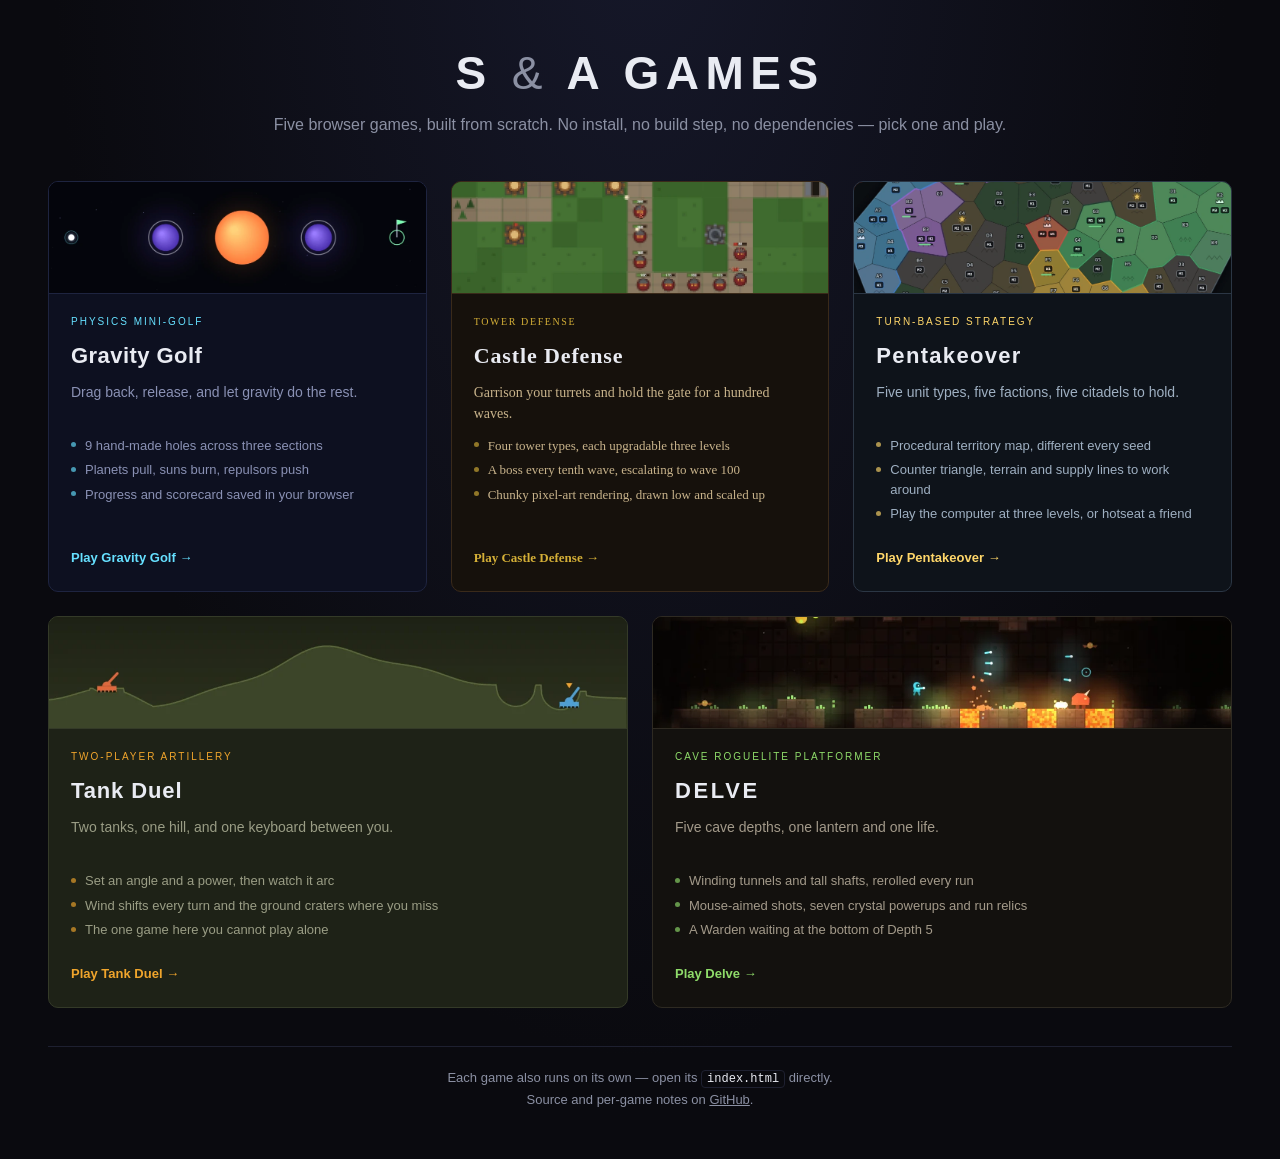
==== index.html @ 62bdec7c "Merge branch 'fix/delve-mobile-title' into feat/delve-admin" ====
<!DOCTYPE html>
<html lang="en">
<head>
<meta charset="UTF-8">
<meta name="viewport" content="width=device-width, initial-scale=1">
<title>S &amp; A Games</title>
<style>
  /* The games are committed dark themes in different styles — sci-fi sans,
     medieval serif, campaign-map slate. This page stays neutral dark and lets each
     card carry its own game's palette and typeface, so it reads as a cabinet
     housing several machines rather than picking a winner between them.
     Geometry is deliberately NOT per-game: every card shares one radius, art
     height and internal rhythm, so the shelf reads as a matched set and only the
     colour changes between slots. */
  :root{
    --bg:#0a0a0f; --ink:#e9ebf2; --muted:#8b90a3; --line:#1e2030;
    --r:10px;          /* one card radius for the whole shelf */
    --art-h:112px;     /* one motif height for the whole shelf */
  }
  *{box-sizing:border-box; margin:0; padding:0}
  body{
    background:radial-gradient(ellipse at 50% -10%, #16182a, var(--bg) 65%);
    color:var(--ink); min-height:100vh;
    font:16px/1.5 -apple-system,BlinkMacSystemFont,"Segoe UI",Roboto,sans-serif;
    display:flex; align-items:center; justify-content:center; padding:clamp(16px,4vw,48px);
  }
  main{width:100%; max-width:1280px}

  header{text-align:center; margin-bottom:clamp(28px,5vw,44px)}
  h1{
    font-size:clamp(30px,7vw,46px); font-weight:700; letter-spacing:.14em;
    text-transform:uppercase; line-height:1.1;
  }
  h1 span{color:var(--muted); font-weight:300}
  .tagline{color:var(--muted); margin-top:14px; font-size:clamp(14px,2.4vw,16px)}

  /* Five cards on six tracks: three across the top (two tracks each) and two
     wider ones below (three tracks each), so both rows end flush. At two
     columns the fifth card spans the full last row rather than sitting alone
     beside a hole, and at one column everything simply stacks. */
  .shelf{display:grid; gap:clamp(16px,3vw,24px); grid-template-columns:repeat(6,1fr)}
  .shelf > .game{grid-column:span 2}
  .shelf > .game:nth-child(n+4){grid-column:span 3}
  @media (max-width:1180px){
    .shelf{grid-template-columns:repeat(2,1fr)}
    .shelf > .game, .shelf > .game:nth-child(n+4){grid-column:auto}
    .shelf > .game:last-child{grid-column:1 / -1}
  }
  @media (max-width:620px){ .shelf{grid-template-columns:1fr} }

  /* Each card is one block-level link, so the whole tile is the hit area. */
  .game{
    display:flex; flex-direction:column; text-decoration:none; overflow:hidden;
    border:1px solid var(--edge); border-radius:var(--r); background:var(--panel);
    color:inherit; transition:transform .18s ease, box-shadow .18s ease;
  }
  /* Hover only where a pointer can actually hover: a tap on a phone fakes
     :hover and leaves the card stuck lifted. Keyboard focus always gets the
     border, shadow and outline; the lift itself is motion, so it is skipped
     under reduced motion. */
  .game:focus-visible{
    box-shadow:0 18px 40px -18px #000; border-color:var(--accent);
    outline:2px solid var(--accent); outline-offset:3px;
  }
  @media (hover:hover) and (pointer:fine){
    .game:hover{box-shadow:0 18px 40px -18px #000; border-color:var(--accent)}
  }
  @media (prefers-reduced-motion:no-preference){
    .game:focus-visible{transform:translateY(-3px)}
  }
  @media (hover:hover) and (pointer:fine) and (prefers-reduced-motion:no-preference){
    .game:hover{transform:translateY(-3px)}
  }
  @media (prefers-reduced-motion:reduce){
    .game{transition:none}
  }

  /* Each card's art is a real capture from its own game, cropped to this box.
     The flat colour behind each one is that game's own backdrop, so a card that
     is still loading reads as the game's world rather than a grey hole. */
  .art{height:var(--art-h); border-bottom:1px solid var(--edge)}
  .body{padding:20px 22px 24px; display:flex; flex-direction:column; gap:10px; flex:1}
  .kicker{
    font-size:10px; letter-spacing:.2em; text-transform:uppercase; color:var(--accent);
  }
  .game h2{font-size:22px; font-weight:700; letter-spacing:var(--h2ls)}
  /* Two rendered lines (14px x 1.5), so a one-line pitch still reserves the
     same space and every card's bullet list starts on the same baseline. */
  .pitch{color:var(--dim); font-size:14px; min-height:3em}
  ul{list-style:none; display:flex; flex-direction:column; gap:5px; margin-top:2px}
  li{color:var(--dim); font-size:13px; padding-left:14px; position:relative}
  li::before{content:""; position:absolute; left:0; top:.5em;
    width:5px; height:5px; border-radius:50%; background:var(--accent); opacity:.65}
  .cta{margin-top:auto; padding-top:14px; font-size:13px; font-weight:600; color:var(--accent)}
  .cta::after{content:" \2192"}

  /* Gravity Golf — deep space, cyan, soft radii, system sans.
     Art is hole 8: ball, repulsor, sun, repulsor, cup, every body sitting on the
     one centreline, which is why this hole and not a prettier one — it is the
     only board in the course that composes into a strip this wide. */
  .gg{
    --panel:#0d1020; --edge:#1e2440; --accent:#66e0ff; --dim:#8a91b4;
    --h2ls:.02em;
  }
  .gg .art{
    background:
      url("gravity-golf/thumbnail.webp") center/cover no-repeat,
      #04050b;
  }

  /* Castle Defense — brown and gold, sharp radii, Georgia serif, battlement strip. */
  .cd{
    --panel:#16110c; --edge:#3a2a1a; --accent:#d4af37; --dim:#c9b48c;
    --h2ls:.04em;
    font-family:Georgia,"Palatino Linotype","Book Antiqua",serif;
  }
  /* Art is a live wave 4: archers and a cannon bastion on the left, the column
     coming down the path on the right, two of them taking a hit. */
  .cd .art{
    background:
      url("tower-defense/thumbnail.webp") center/cover no-repeat,
      #3f6b2f;
  }
  .cd .kicker{letter-spacing:.16em}

  /* Pentakeover — cold slate and gold. The one card whose art is a real
     screenshot rather than a CSS motif: a mid-war capture of an actual
     generated continent (seed 20260920, round 9), cropped full-bleed to the
     art box. The gradient behind it is the old hand-drawn motif, kept as the
     fallback that shows if the image is still loading or fails outright, so
     the slot is never a dead grey rectangle. */
  .pk{
    --panel:#0e131a; --edge:#2b3644; --accent:#ffd76a; --dim:#9fb0c2;
    --h2ls:.06em;
  }
  .pk .art{
    background:
      url("pentakeover/thumbnail.webp") center/cover no-repeat,
      linear-gradient(135deg,
        #6e2f2b 0 33.5%, #0c1016 33.5% 34.5%,
        #24506f 34.5% 66.5%, #0c1016 66.5% 67.5%,
        #2c5c3f 67.5% 100%);
  }

  /* Tank Duel — olive and amber, the painted-steel palette the game itself
     uses. Art is a real mid-match capture: both tanks dug in on their shelves,
     the ridge between them still intact, and a crater either side from shots
     that missed. */
  .td{
    --panel:#1e2217; --edge:#343a28; --accent:#f0a52c; --dim:#9a9d85;
    --h2ls:.04em;
  }
  .td .art{
    background:
      url("tank-duel/thumbnail.webp") center/cover no-repeat,
      #22281a;
  }

  /* Delve — wet brown-slate stone with a glow-moss green accent, the colour
     that guides you down through the dark in the game itself. Art is a live
     fight on Depth 4: split shots, a crawler bursting apart, a brute and the
     lava pools it patrols between. */
  .dv{
    --panel:#13110e; --edge:#2e2a22; --accent:#8fdc6a; --dim:#a39a8a;
    --h2ls:.12em;
  }
  .dv .art{
    background:
      url("delve/thumbnail.webp") center/cover no-repeat,
      #0a0908;
  }
  .dv h2{text-transform:uppercase}

  footer{
    margin-top:clamp(26px,4vw,38px); text-align:center; color:var(--muted);
    font-size:13px; line-height:1.7; border-top:1px solid var(--line); padding-top:20px;
  }
  code{
    font-family:ui-monospace,SFMono-Regular,Menlo,Consolas,monospace; font-size:12px;
    background:#14162400; color:var(--ink); border:1px solid var(--line);
    border-radius:4px; padding:1px 5px;
  }
  footer a{color:var(--muted)}
</style>
</head>
<body>
<main>
  <header>
    <h1>S <span>&amp;</span> A Games</h1>
    <p class="tagline">
      Five browser games, built from scratch. No install, no build step,
      no dependencies &mdash; pick one and play.
    </p>
  </header>

  <div class="shelf">
    <a class="game gg" href="gravity-golf/index.html">
      <div class="art" aria-hidden="true"></div>
      <div class="body">
        <p class="kicker">Physics mini-golf</p>
        <h2>Gravity Golf</h2>
        <p class="pitch">Drag back, release, and let gravity do the rest.</p>
        <ul>
          <li>9 hand-made holes across three sections</li>
          <li>Planets pull, suns burn, repulsors push</li>
          <li>Progress and scorecard saved in your browser</li>
        </ul>
        <p class="cta">Play Gravity Golf</p>
      </div>
    </a>

    <a class="game cd" href="tower-defense/index.html">
      <div class="art" aria-hidden="true"></div>
      <div class="body">
        <p class="kicker">Tower defense</p>
        <h2>Castle Defense</h2>
        <p class="pitch">Garrison your turrets and hold the gate for a hundred waves.</p>
        <ul>
          <li>Four tower types, each upgradable three levels</li>
          <li>A boss every tenth wave, escalating to wave 100</li>
          <li>Chunky pixel-art rendering, drawn low and scaled up</li>
        </ul>
        <p class="cta">Play Castle Defense</p>
      </div>
    </a>

    <a class="game pk" href="pentakeover/index.html">
      <div class="art" aria-hidden="true"></div>
      <div class="body">
        <p class="kicker">Turn-based strategy</p>
        <h2>Pentakeover</h2>
        <p class="pitch">Five unit types, five factions, five citadels to hold.</p>
        <ul>
          <li>Procedural territory map, different every seed</li>
          <li>Counter triangle, terrain and supply lines to work around</li>
          <li>Play the computer at three levels, or hotseat a friend</li>
        </ul>
        <p class="cta">Play Pentakeover</p>
      </div>
    </a>

    <a class="game td" href="tank-duel/index.html">
      <div class="art" aria-hidden="true"></div>
      <div class="body">
        <p class="kicker">Two-player artillery</p>
        <h2>Tank Duel</h2>
        <p class="pitch">Two tanks, one hill, and one keyboard between you.</p>
        <ul>
          <li>Set an angle and a power, then watch it arc</li>
          <li>Wind shifts every turn and the ground craters where you miss</li>
          <li>The one game here you cannot play alone</li>
        </ul>
        <p class="cta">Play Tank Duel</p>
      </div>
    </a>

    <a class="game dv" href="delve/index.html">
      <div class="art" aria-hidden="true"></div>
      <div class="body">
        <p class="kicker">Cave roguelite platformer</p>
        <h2>Delve</h2>
        <p class="pitch">Five cave depths, one lantern and one life.</p>
        <ul>
          <li>Winding tunnels and tall shafts, rerolled every run</li>
          <li>Mouse-aimed shots, seven crystal powerups and run relics</li>
          <li>A Warden waiting at the bottom of Depth 5</li>
        </ul>
        <p class="cta">Play Delve</p>
      </div>
    </a>
  </div>

  <footer>
    Each game also runs on its own &mdash; open its <code>index.html</code> directly.<br>
    Source and per-game notes on <a href="https://github.com/AmeyaVas/S-and-A-Games">GitHub</a>.
  </footer>
</main>
</body>
</html>
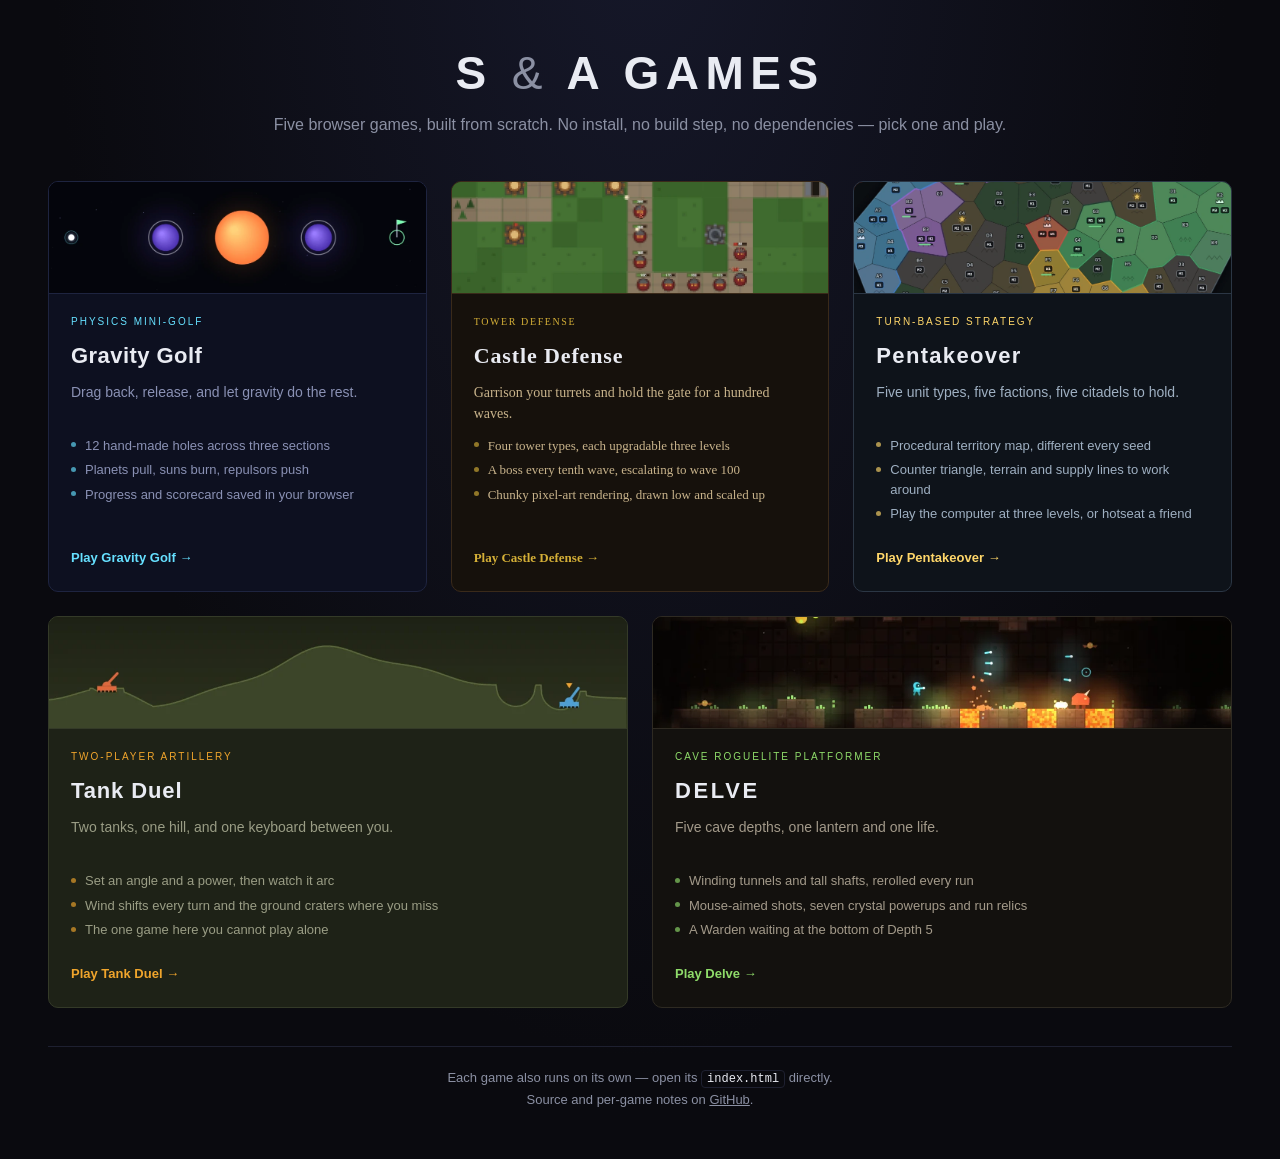
==== commit fdbcf8e0: "Add three holes to Gravity Golf's planets section Holes 3-5 are new and planets-only, bringing the c" ====
--- a/index.html
+++ b/index.html
@@ -95,7 +95,7 @@
   .cta::after{content:" \2192"}
 
   /* Gravity Golf — deep space, cyan, soft radii, system sans.
-     Art is hole 8: ball, repulsor, sun, repulsor, cup, every body sitting on the
+     Art is hole 11: ball, repulsor, sun, repulsor, cup, every body sitting on the
      one centreline, which is why this hole and not a prettier one — it is the
      only board in the course that composes into a strip this wide. */
   .gg{
@@ -201,7 +201,7 @@
         <h2>Gravity Golf</h2>
         <p class="pitch">Drag back, release, and let gravity do the rest.</p>
         <ul>
-          <li>9 hand-made holes across three sections</li>
+          <li>12 hand-made holes across three sections</li>
           <li>Planets pull, suns burn, repulsors push</li>
           <li>Progress and scorecard saved in your browser</li>
         </ul>
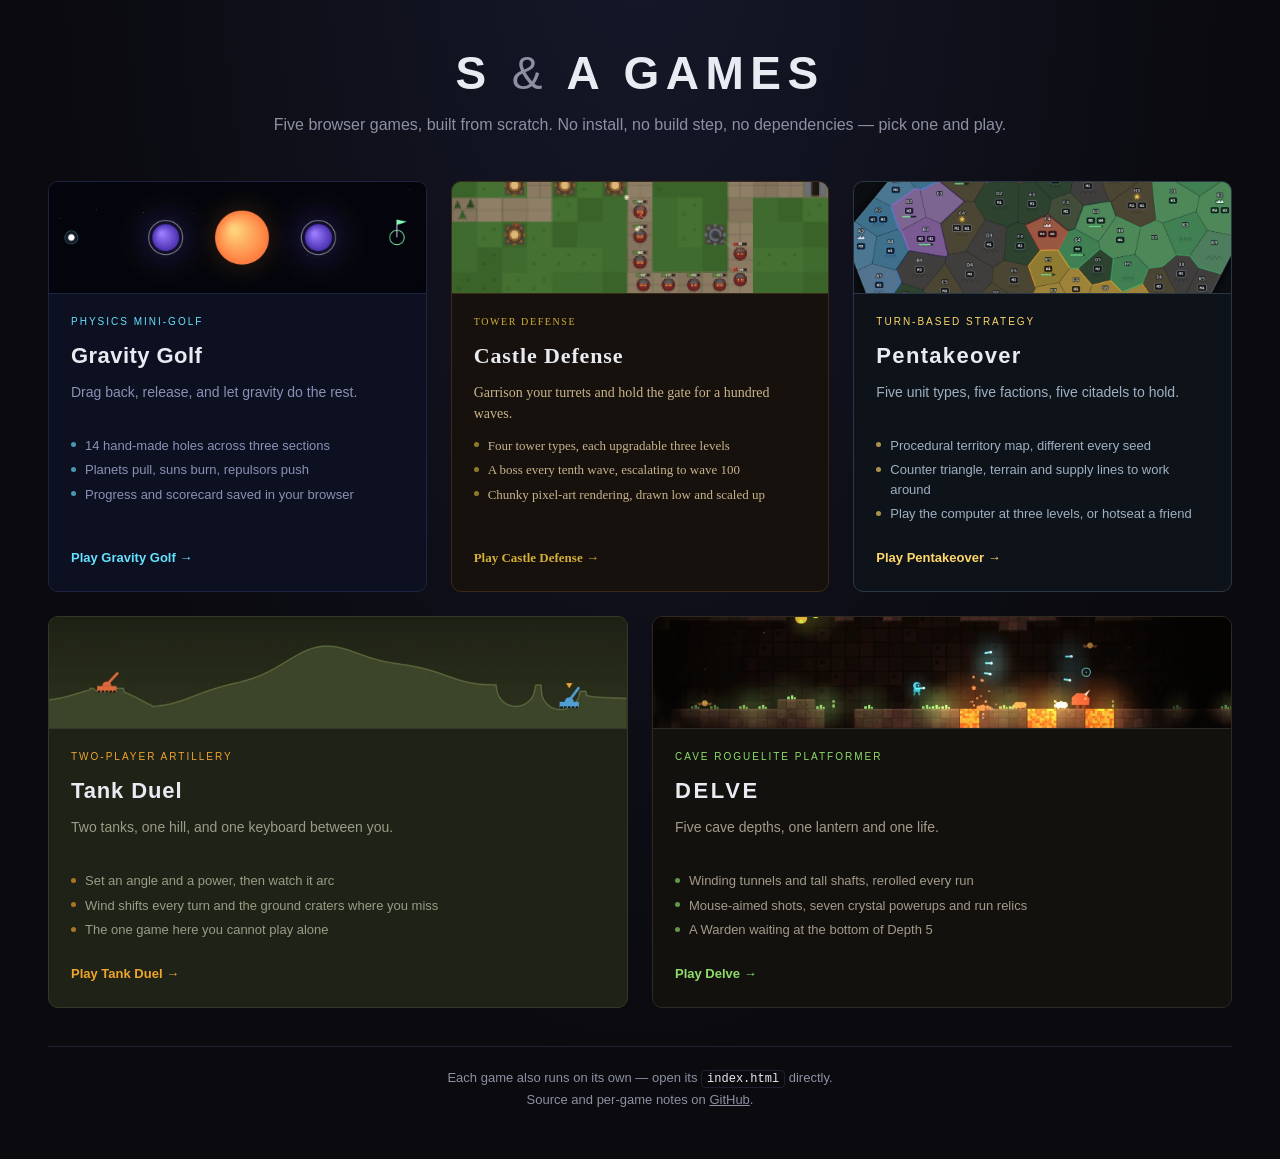
==== commit 99e12200: "Add hot cup and lay-up holes to Gravity Golf's suns section The suns section grows from 3 holes to 5" ====
--- a/index.html
+++ b/index.html
@@ -95,7 +95,7 @@
   .cta::after{content:" \2192"}
 
   /* Gravity Golf — deep space, cyan, soft radii, system sans.
-     Art is hole 11: ball, repulsor, sun, repulsor, cup, every body sitting on the
+     Art is hole 13: ball, repulsor, sun, repulsor, cup, every body sitting on the
      one centreline, which is why this hole and not a prettier one — it is the
      only board in the course that composes into a strip this wide. */
   .gg{
@@ -201,7 +201,7 @@
         <h2>Gravity Golf</h2>
         <p class="pitch">Drag back, release, and let gravity do the rest.</p>
         <ul>
-          <li>12 hand-made holes across three sections</li>
+          <li>14 hand-made holes across three sections</li>
           <li>Planets pull, suns burn, repulsors push</li>
           <li>Progress and scorecard saved in your browser</li>
         </ul>
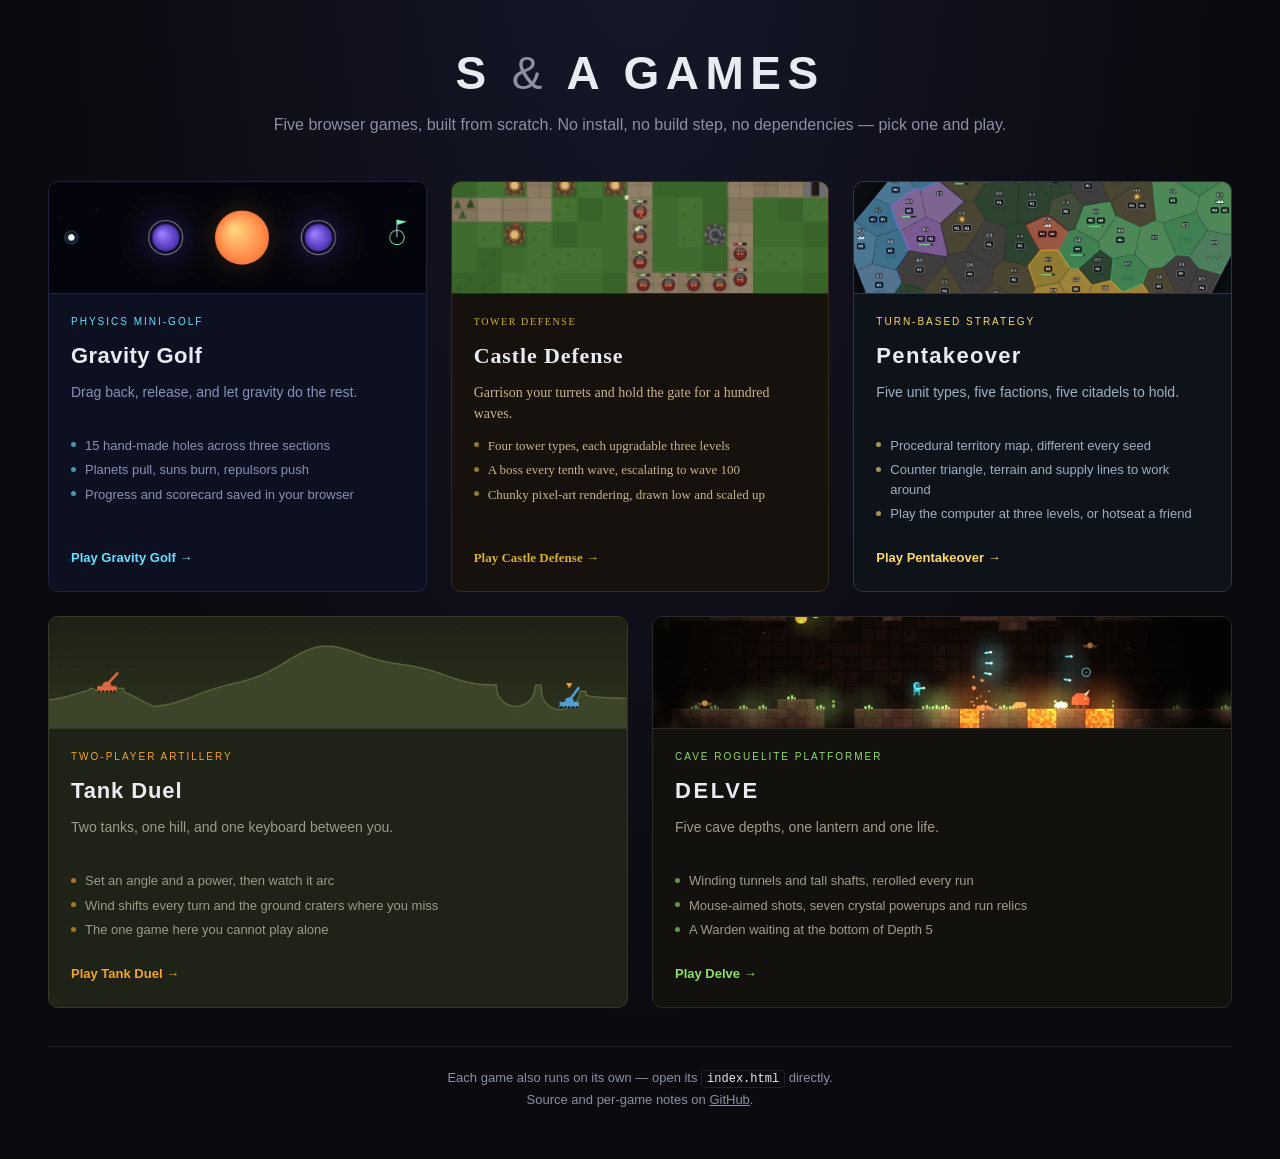
==== commit fe5fe8d5: "Add bumper hole to Gravity Golf's repulsors section The repulsors section grows from 4 holes to 5, a" ====
--- a/index.html
+++ b/index.html
@@ -95,7 +95,7 @@
   .cta::after{content:" \2192"}
 
   /* Gravity Golf — deep space, cyan, soft radii, system sans.
-     Art is hole 13: ball, repulsor, sun, repulsor, cup, every body sitting on the
+     Art is hole 14: ball, repulsor, sun, repulsor, cup, every body sitting on the
      one centreline, which is why this hole and not a prettier one — it is the
      only board in the course that composes into a strip this wide. */
   .gg{
@@ -201,7 +201,7 @@
         <h2>Gravity Golf</h2>
         <p class="pitch">Drag back, release, and let gravity do the rest.</p>
         <ul>
-          <li>14 hand-made holes across three sections</li>
+          <li>15 hand-made holes across three sections</li>
           <li>Planets pull, suns burn, repulsors push</li>
           <li>Progress and scorecard saved in your browser</li>
         </ul>
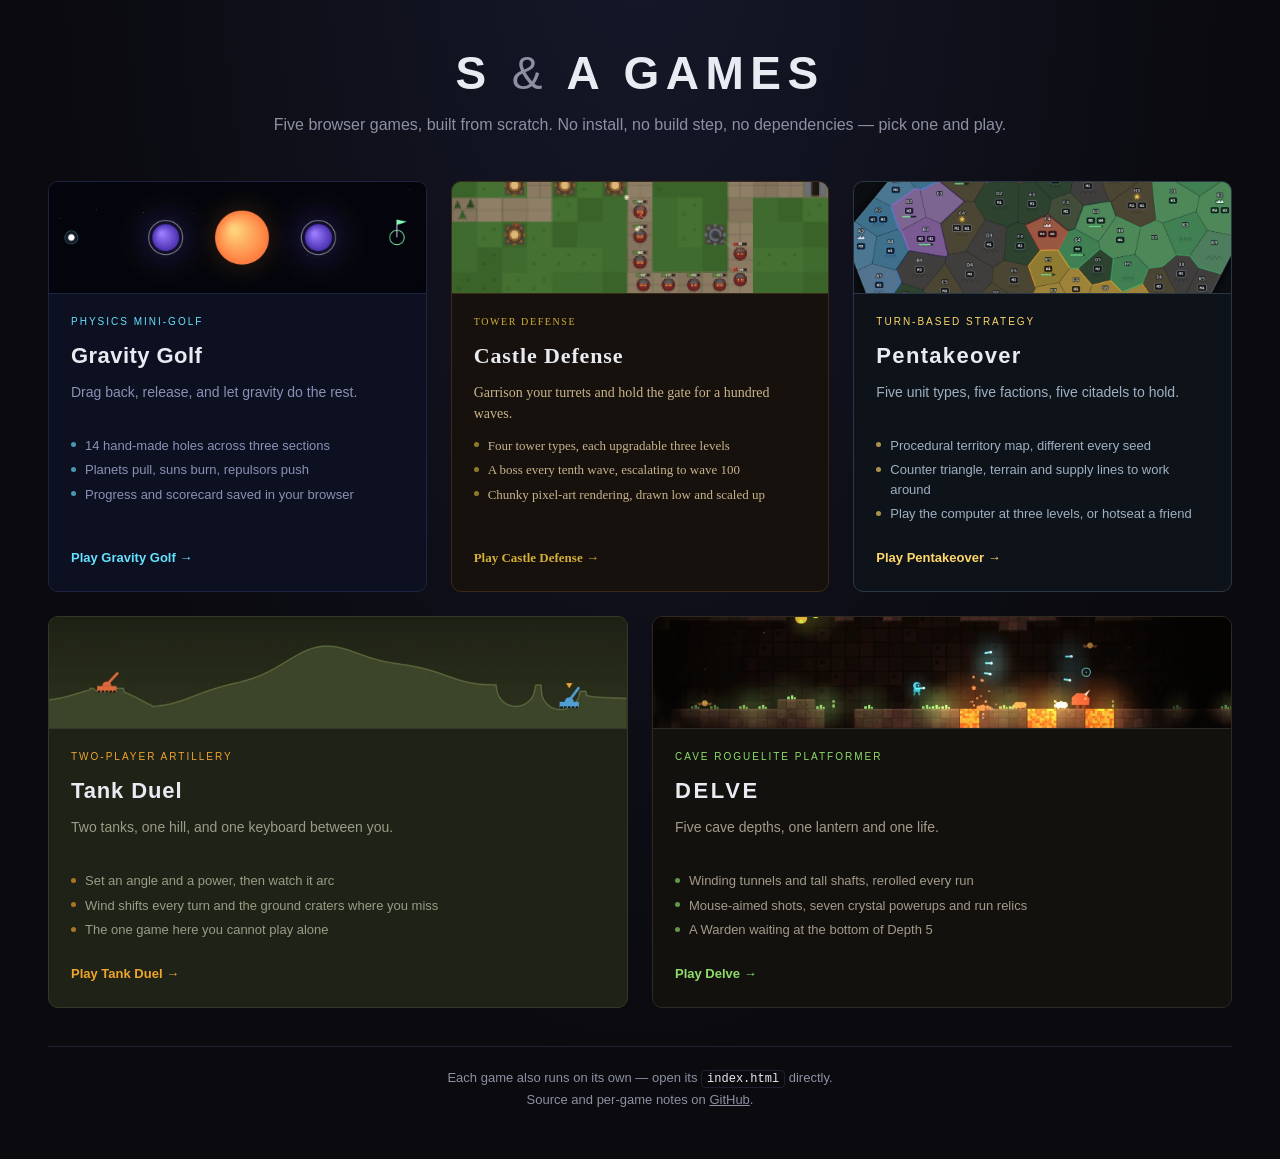
==== commit a5581516: "Merge pull request #54 from AmeyaVas/claude/festive-hawking-1dhao0 ui-ux-pro-max pass, part 2: seman" ====
--- a/index.html
+++ b/index.html
@@ -3,7 +3,21 @@
 <head>
 <meta charset="UTF-8">
 <meta name="viewport" content="width=device-width, initial-scale=1">
+<meta name="color-scheme" content="dark">
+<meta name="theme-color" content="#151728">
 <title>S &amp; A Games</title>
+<meta name="description" content="Five browser games built from scratch: Gravity Golf, Castle Defense, Pentakeover, Tank Duel and Delve. No install, no build step. Pick one and play.">
+<!-- Link previews. The card (og.png, 1200x630) is the shelf of game thumbnails
+     under the title; the absolute URL is the Vercel production domain. -->
+<meta property="og:type" content="website">
+<meta property="og:title" content="S &amp; A Games">
+<meta property="og:description" content="Five browser games built from scratch. Pick one and play.">
+<meta property="og:url" content="https://s-and-a-games.vercel.app/">
+<meta property="og:image" content="https://s-and-a-games.vercel.app/og.png">
+<meta property="og:image:width" content="1200">
+<meta property="og:image:height" content="630">
+<meta property="og:image:alt" content="S &amp; A Games: thumbnails of Gravity Golf, Castle Defense, Pentakeover, Tank Duel and Delve">
+<meta name="twitter:card" content="summary_large_image">
 <style>
   /* The games are committed dark themes in different styles — sci-fi sans,
      medieval serif, campaign-map slate. This page stays neutral dark and lets each
@@ -95,7 +109,7 @@
   .cta::after{content:" \2192"}
 
   /* Gravity Golf — deep space, cyan, soft radii, system sans.
-     Art is hole 14: ball, repulsor, sun, repulsor, cup, every body sitting on the
+     Art is hole 13: ball, repulsor, sun, repulsor, cup, every body sitting on the
      one centreline, which is why this hole and not a prettier one — it is the
      only board in the course that composes into a strip this wide. */
   .gg{
@@ -201,7 +215,7 @@
         <h2>Gravity Golf</h2>
         <p class="pitch">Drag back, release, and let gravity do the rest.</p>
         <ul>
-          <li>15 hand-made holes across three sections</li>
+          <li>14 hand-made holes across three sections</li>
           <li>Planets pull, suns burn, repulsors push</li>
           <li>Progress and scorecard saved in your browser</li>
         </ul>
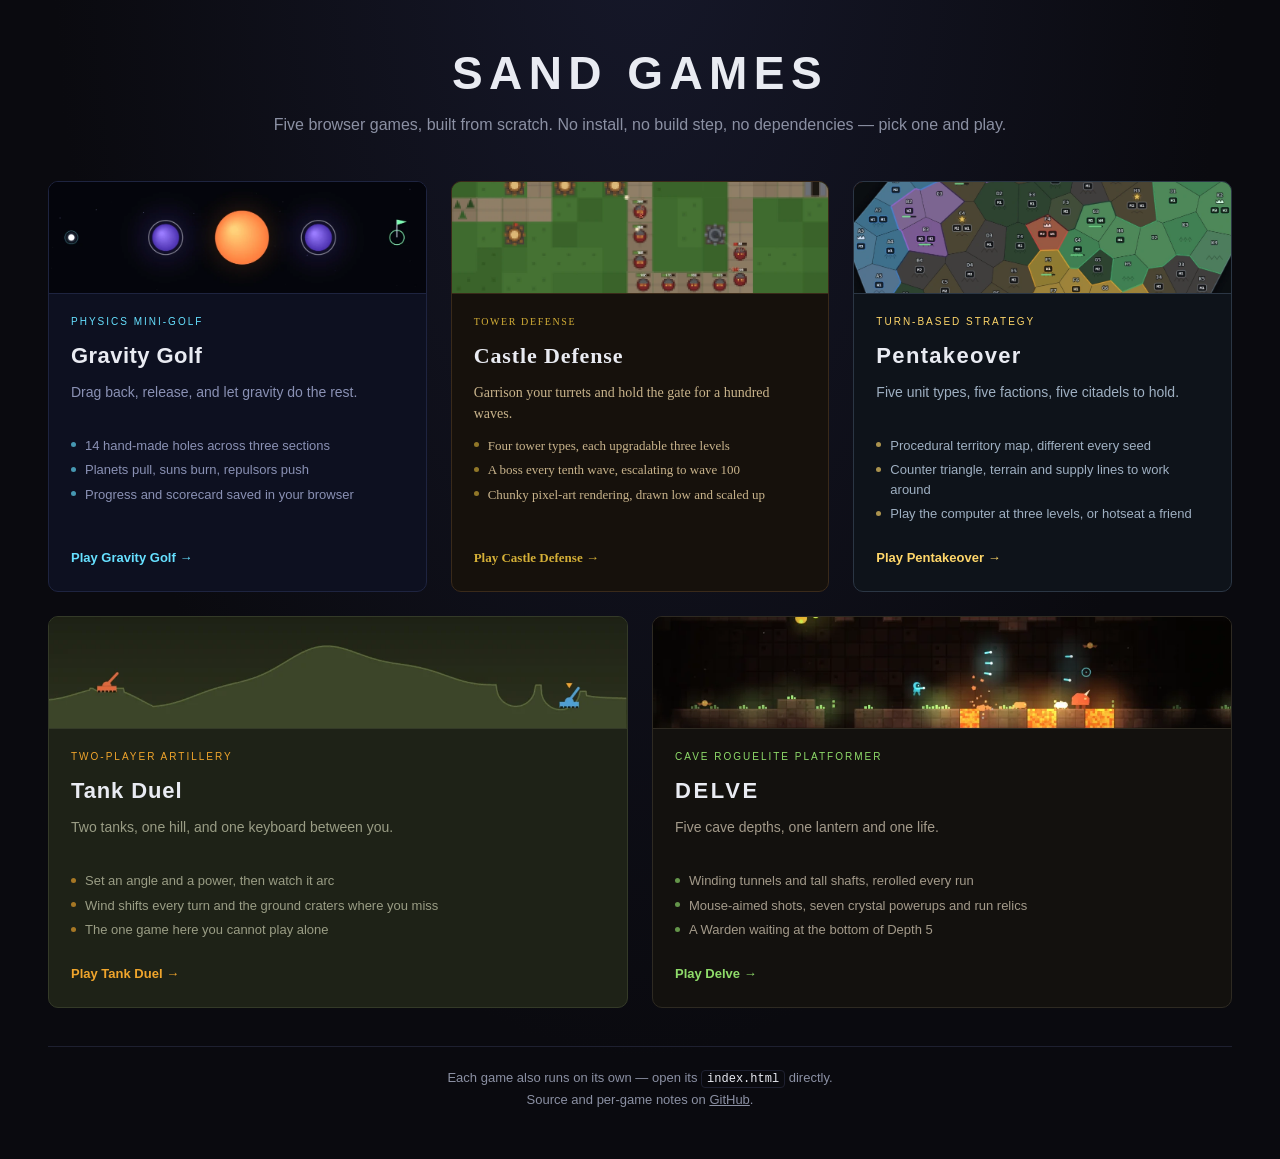
==== commit 8b9ccf1f: "Rename S & A Games to Sand Games Renames the suite everywhere it is shown to a reader: the landing p" ====
--- a/index.html
+++ b/index.html
@@ -5,18 +5,18 @@
 <meta name="viewport" content="width=device-width, initial-scale=1">
 <meta name="color-scheme" content="dark">
 <meta name="theme-color" content="#151728">
-<title>S &amp; A Games</title>
+<title>Sand Games</title>
 <meta name="description" content="Five browser games built from scratch: Gravity Golf, Castle Defense, Pentakeover, Tank Duel and Delve. No install, no build step. Pick one and play.">
 <!-- Link previews. The card (og.png, 1200x630) is the shelf of game thumbnails
      under the title; the absolute URL is the Vercel production domain. -->
 <meta property="og:type" content="website">
-<meta property="og:title" content="S &amp; A Games">
+<meta property="og:title" content="Sand Games">
 <meta property="og:description" content="Five browser games built from scratch. Pick one and play.">
 <meta property="og:url" content="https://s-and-a-games.vercel.app/">
 <meta property="og:image" content="https://s-and-a-games.vercel.app/og.png">
 <meta property="og:image:width" content="1200">
 <meta property="og:image:height" content="630">
-<meta property="og:image:alt" content="S &amp; A Games: thumbnails of Gravity Golf, Castle Defense, Pentakeover, Tank Duel and Delve">
+<meta property="og:image:alt" content="Sand Games: thumbnails of Gravity Golf, Castle Defense, Pentakeover, Tank Duel and Delve">
 <meta name="twitter:card" content="summary_large_image">
 <style>
   /* The games are committed dark themes in different styles — sci-fi sans,
@@ -45,7 +45,6 @@
     font-size:clamp(30px,7vw,46px); font-weight:700; letter-spacing:.14em;
     text-transform:uppercase; line-height:1.1;
   }
-  h1 span{color:var(--muted); font-weight:300}
   .tagline{color:var(--muted); margin-top:14px; font-size:clamp(14px,2.4vw,16px)}
 
   /* Five cards on six tracks: three across the top (two tracks each) and two
@@ -200,7 +199,7 @@
 <body>
 <main>
   <header>
-    <h1>S <span>&amp;</span> A Games</h1>
+    <h1>Sand Games</h1>
     <p class="tagline">
       Five browser games, built from scratch. No install, no build step,
       no dependencies &mdash; pick one and play.
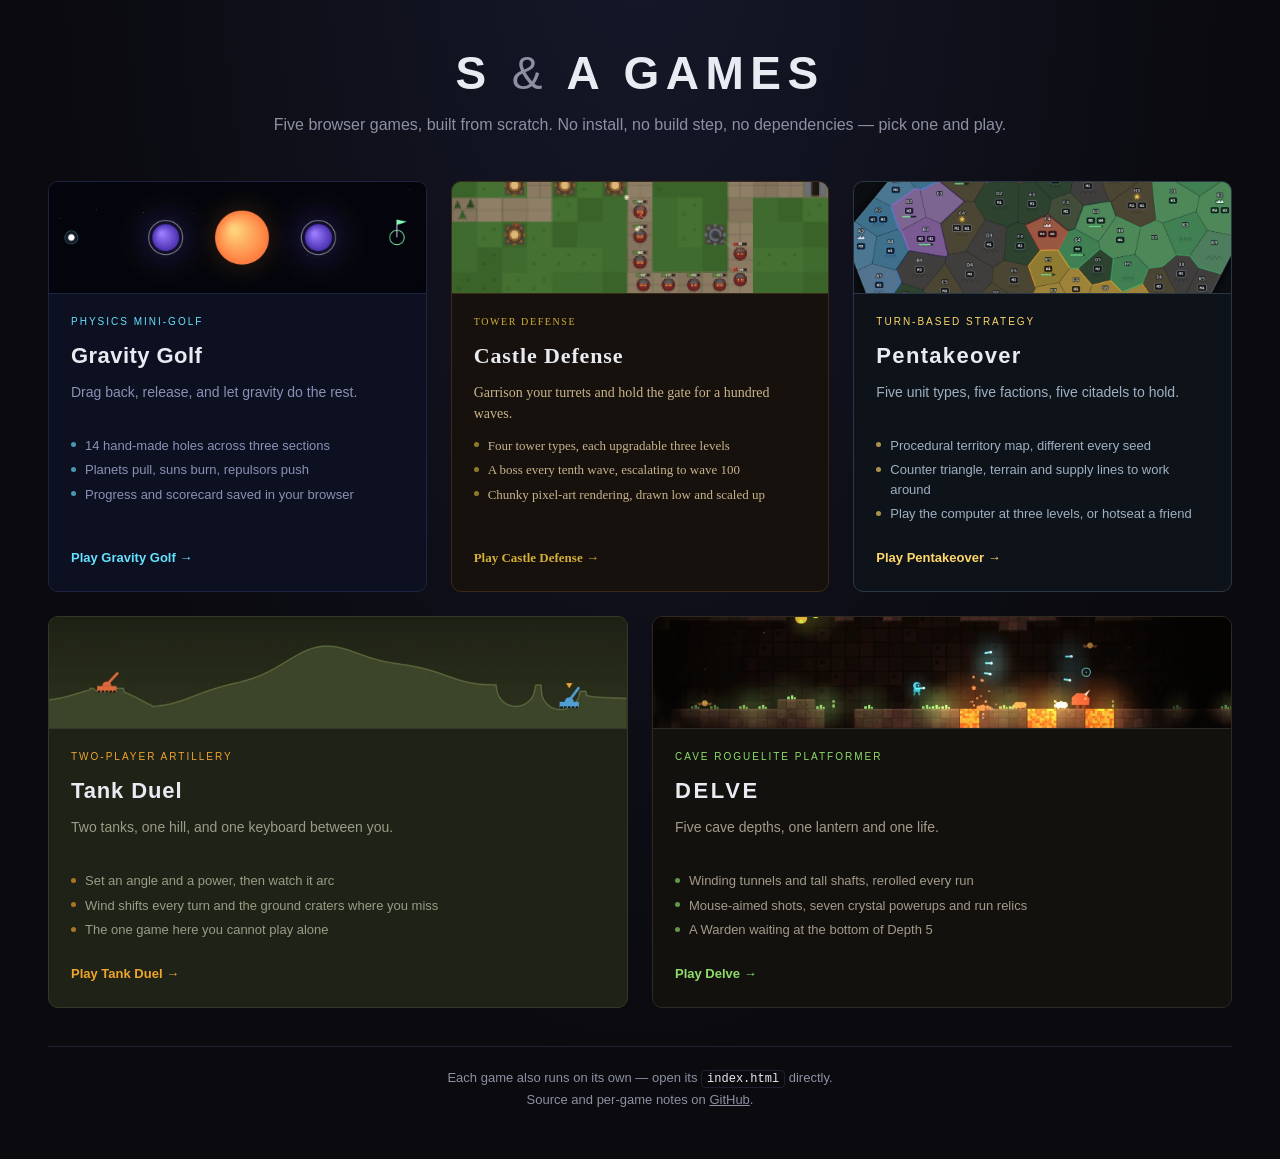
==== commit f1aa9a22: "Revert "Rename S & A Games to Sand Games" This reverts commit 8b9ccf1f74cf9f4576f02935a3cf21475bf9e2" ====
--- a/index.html
+++ b/index.html
@@ -5,18 +5,18 @@
 <meta name="viewport" content="width=device-width, initial-scale=1">
 <meta name="color-scheme" content="dark">
 <meta name="theme-color" content="#151728">
-<title>Sand Games</title>
+<title>S &amp; A Games</title>
 <meta name="description" content="Five browser games built from scratch: Gravity Golf, Castle Defense, Pentakeover, Tank Duel and Delve. No install, no build step. Pick one and play.">
 <!-- Link previews. The card (og.png, 1200x630) is the shelf of game thumbnails
      under the title; the absolute URL is the Vercel production domain. -->
 <meta property="og:type" content="website">
-<meta property="og:title" content="Sand Games">
+<meta property="og:title" content="S &amp; A Games">
 <meta property="og:description" content="Five browser games built from scratch. Pick one and play.">
 <meta property="og:url" content="https://s-and-a-games.vercel.app/">
 <meta property="og:image" content="https://s-and-a-games.vercel.app/og.png">
 <meta property="og:image:width" content="1200">
 <meta property="og:image:height" content="630">
-<meta property="og:image:alt" content="Sand Games: thumbnails of Gravity Golf, Castle Defense, Pentakeover, Tank Duel and Delve">
+<meta property="og:image:alt" content="S &amp; A Games: thumbnails of Gravity Golf, Castle Defense, Pentakeover, Tank Duel and Delve">
 <meta name="twitter:card" content="summary_large_image">
 <style>
   /* The games are committed dark themes in different styles — sci-fi sans,
@@ -45,6 +45,7 @@
     font-size:clamp(30px,7vw,46px); font-weight:700; letter-spacing:.14em;
     text-transform:uppercase; line-height:1.1;
   }
+  h1 span{color:var(--muted); font-weight:300}
   .tagline{color:var(--muted); margin-top:14px; font-size:clamp(14px,2.4vw,16px)}
 
   /* Five cards on six tracks: three across the top (two tracks each) and two
@@ -199,7 +200,7 @@
 <body>
 <main>
   <header>
-    <h1>Sand Games</h1>
+    <h1>S <span>&amp;</span> A Games</h1>
     <p class="tagline">
       Five browser games, built from scratch. No install, no build step,
       no dependencies &mdash; pick one and play.
